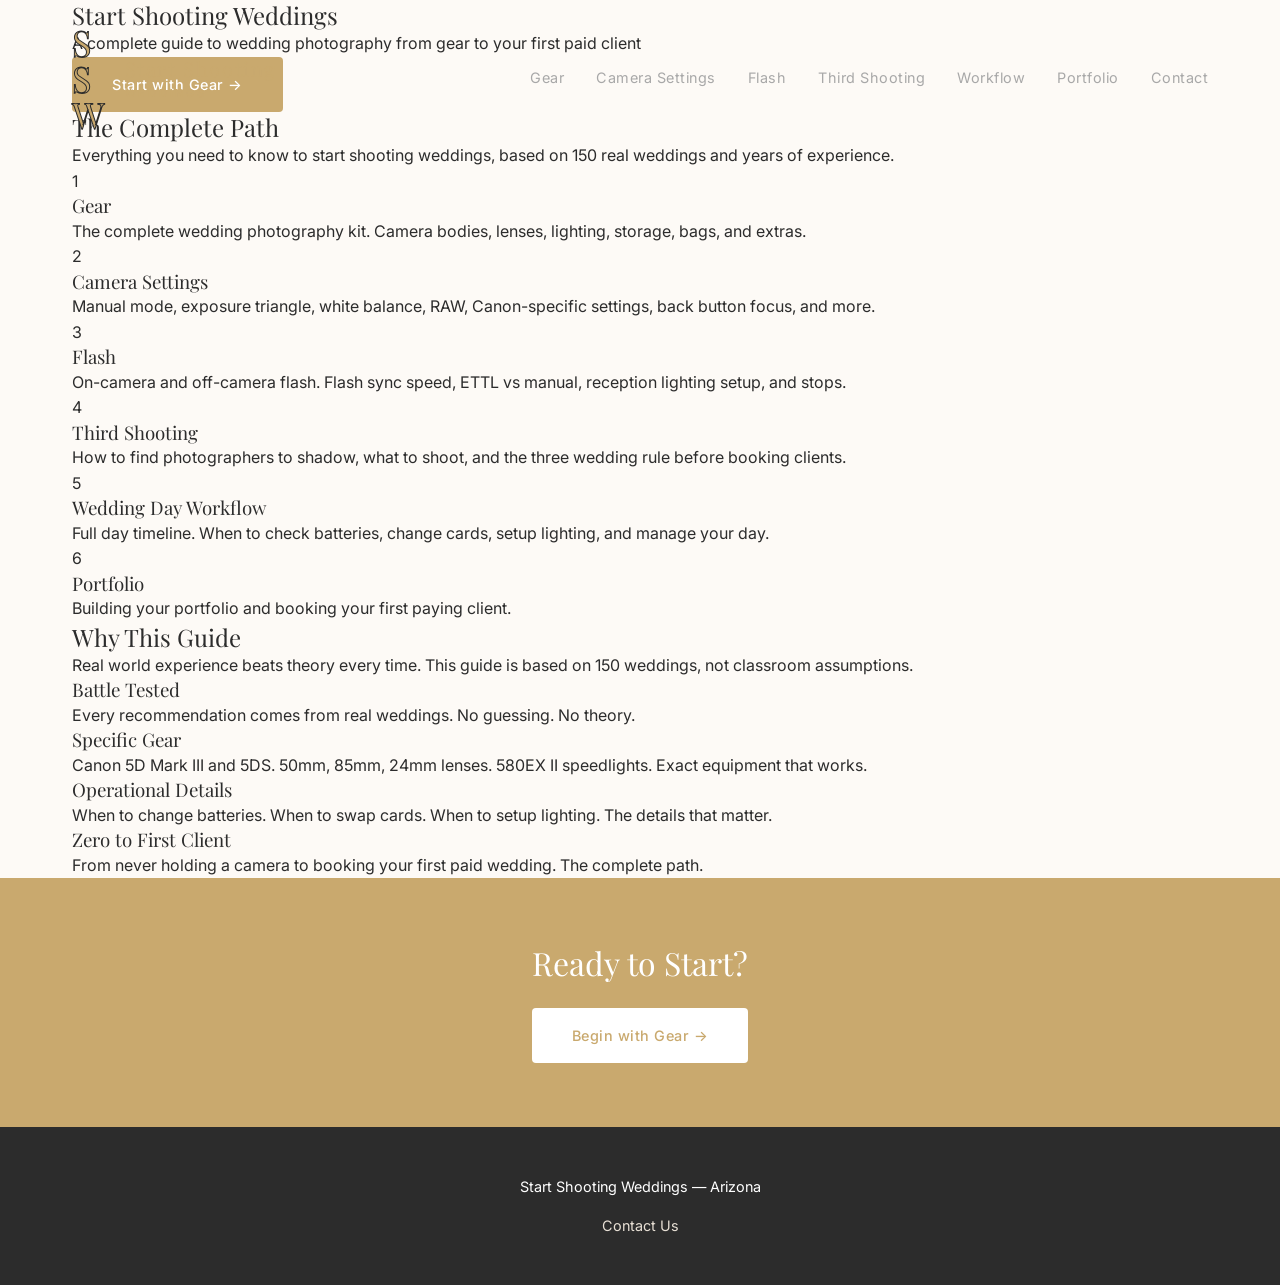
==== index.html @ 1b692dd2 "Add index.html homepage" ====
<!DOCTYPE html>
<html lang="en">
<head>
    <meta charset="UTF-8">
    <meta name="viewport" content="width=device-width, initial-scale=1.0">
    <title>Start Shooting Weddings | Learn Wedding Photography</title>
    <meta name="description" content="Complete guide to starting wedding photography. Learn gear, camera settings, flash, third shooting, and wedding day workflow from an experienced photographer.">
    <link rel="stylesheet" href="style.css">
    <link rel="preconnect" href="https://fonts.googleapis.com">
    <link rel="preconnect" href="https://fonts.gstatic.com" crossorigin>
    <link rel="preload" href="https://fonts.googleapis.com/css2?family=Inter:wght@300;400;500;600&family=Playfair+Display:wght@400;500;600;700&display=swap" as="style" onload="this.onload=null;this.rel='stylesheet'">
    <noscript>
    <link href="https://fonts.googleapis.com/css2?family=Inter:wght@300;400;500;600&family=Playfair+Display:wght@400;500;600;700&display=swap" rel="stylesheet">
    </noscript>
</head>
<body>
    <nav class="nav">
        <div class="nav-container">
            <a href="index.html" class="logo">
                <div class="logo-monogram">
                    <span>S</span>
                    <span>S</span>
                    <span>W</span>
                </div>
                <div class="logo-text">
                    <span class="logo-main">Start Shooting</span>
                    <span class="logo-sub">WEDDINGS</span>
                </div>
            </a>
            <div class="nav-links">
                <a href="gear.html">Gear</a>
                <a href="camera-settings.html">Camera Settings</a>
                <a href="flash.html">Flash</a>
                <a href="third-shooting.html">Third Shooting</a>
                <a href="wedding-day-workflow.html">Workflow</a>
                <a href="portfolio.html">Portfolio</a>
                <a href="contact.html">Contact</a>
            </div>
            <button class="hamburger" aria-label="Toggle menu">
                <span></span>
                <span></span>
                <span></span>
            </button>
        </div>
    </nav>

    <section class="hero">
        <div class="container">
            <h1>Start Shooting Weddings</h1>
            <p class="hero-subtitle">A complete guide to wedding photography from gear to your first paid client</p>
            <div class="hero-cta">
                <a href="gear.html" class="btn btn-primary">Start with Gear →</a>
            </div>
        </div>
    </section>

    <section class="content-section">
        <div class="container">
            <div class="section-intro">
                <h2>The Complete Path</h2>
                <p>Everything you need to know to start shooting weddings, based on 150 real weddings and years of experience.</p>
            </div>

            <div class="guide-steps">
                <div class="guide-step">
                    <div class="step-number">1</div>
                    <h3><a href="gear.html">Gear</a></h3>
                    <p>The complete wedding photography kit. Camera bodies, lenses, lighting, storage, bags, and extras.</p>
                </div>

                <div class="guide-step">
                    <div class="step-number">2</div>
                    <h3><a href="camera-settings.html">Camera Settings</a></h3>
                    <p>Manual mode, exposure triangle, white balance, RAW, Canon-specific settings, back button focus, and more.</p>
                </div>

                <div class="guide-step">
                    <div class="step-number">3</div>
                    <h3><a href="flash.html">Flash</a></h3>
                    <p>On-camera and off-camera flash. Flash sync speed, ETTL vs manual, reception lighting setup, and stops.</p>
                </div>

                <div class="guide-step">
                    <div class="step-number">4</div>
                    <h3><a href="third-shooting.html">Third Shooting</a></h3>
                    <p>How to find photographers to shadow, what to shoot, and the three wedding rule before booking clients.</p>
                </div>

                <div class="guide-step">
                    <div class="step-number">5</div>
                    <h3><a href="wedding-day-workflow.html">Wedding Day Workflow</a></h3>
                    <p>Full day timeline. When to check batteries, change cards, setup lighting, and manage your day.</p>
                </div>

                <div class="guide-step">
                    <div class="step-number">6</div>
                    <h3><a href="portfolio.html">Portfolio</a></h3>
                    <p>Building your portfolio and booking your first paying client.</p>
                </div>
            </div>
        </div>
    </section>

    <section class="content-section">
        <div class="container">
            <div class="section-intro">
                <h2>Why This Guide</h2>
                <p>Real world experience beats theory every time. This guide is based on 150 weddings, not classroom assumptions.</p>
            </div>

            <div class="feature-grid">
                <div class="feature-item">
                    <h3>Battle Tested</h3>
                    <p>Every recommendation comes from real weddings. No guessing. No theory.</p>
                </div>

                <div class="feature-item">
                    <h3>Specific Gear</h3>
                    <p>Canon 5D Mark III and 5DS. 50mm, 85mm, 24mm lenses. 580EX II speedlights. Exact equipment that works.</p>
                </div>

                <div class="feature-item">
                    <h3>Operational Details</h3>
                    <p>When to change batteries. When to swap cards. When to setup lighting. The details that matter.</p>
                </div>

                <div class="feature-item">
                    <h3>Zero to First Client</h3>
                    <p>From never holding a camera to booking your first paid wedding. The complete path.</p>
                </div>
            </div>
        </div>
    </section>

    <section class="cta-section">
        <div class="container">
            <h2>Ready to Start?</h2>
            <a href="gear.html" class="btn btn-primary">Begin with Gear →</a>
        </div>
    </section>

    <footer class="footer">
        <div class="container">
            <p>Start Shooting Weddings &mdash; Arizona</p>
            <div class="footer-links">
                <a href="contact.html">Contact Us</a>
            </div>
        </div>
    </footer>

    <script>
        window.addEventListener('scroll', function() {
            const nav = document.querySelector('.nav');
            if (window.scrollY > 50) {
                nav.classList.add('nav-scrolled');
            } else {
                nav.classList.remove('nav-scrolled');
            }
        });

        // Hamburger menu toggle
        const hamburger = document.querySelector('.hamburger');
        const navLinks = document.querySelector('.nav-links');

        if (hamburger) {
            hamburger.addEventListener('click', function() {
                hamburger.classList.toggle('active');
                navLinks.classList.toggle('active');
            });

            // Close menu when clicking a link
            navLinks.querySelectorAll('a').forEach(link => {
                link.addEventListener('click', () => {
                    hamburger.classList.remove('active');
                    navLinks.classList.remove('active');
                });
            });
        }
    </script>
</body>
</html>
---- style.css ----
/* Reset and Base Styles */
* {
    margin: 0;
    padding: 0;
    box-sizing: border-box;
}

:root {
    --bg-color: #FDFAF6;
    --text-color: #2C2C2C;
    --accent-color: #C9A96E;
    --secondary-color: #E8E0D5;
    --white: #FFFFFF;
}

body {
    font-family: 'Inter', sans-serif;
    background-color: var(--bg-color);
    color: var(--text-color);
    line-height: 1.6;
}

h1, h2, h3, h4, h5, h6 {
    font-family: 'Playfair Display', serif;
    font-weight: 400;
    line-height: 1.3;
}

a {
    text-decoration: none;
    color: inherit;
    transition: color 0.3s ease;
}

.container {
    max-width: 1200px;
    margin: 0 auto;
    padding: 0 2rem;
}

img {
    max-width: 100%;
    height: auto;
}

/* Navigation */
.nav {
    position: fixed;
    top: 0;
    left: 0;
    right: 0;
    z-index: 1000;
    transition: background-color 0.3s ease, box-shadow 0.3s ease;
}

.nav-container {
    max-width: 1200px;
    margin: 0 auto;
    padding: 1.5rem 2rem;
    display: flex;
    justify-content: space-between;
    align-items: center;
}

.logo {
    font-family: 'Playfair Display', serif;
    font-size: 1.5rem;
    font-weight: 500;
    color: #A8A8A8;
    display: flex;
    align-items: center;
    gap: 1rem;
}

.logo-monogram {
    font-family: 'Playfair Display', serif;
    font-size: 36px;
    color: var(--accent-color);
    letter-spacing: 0.1em;
    -webkit-text-stroke: 1px #2C2C2C;
    text-stroke: 1px #2C2C2C;
    display: flex;
    flex-direction: column;
    line-height: 1;
    font-weight: 400;
}

.logo-text {
    display: flex;
    flex-direction: column;
}

.logo-main {
    font-family: 'Playfair Display', serif;
    font-size: 20px;
    color: var(--accent-color);
    font-weight: 400;
    letter-spacing: 0.08em;
}

.logo-sub {
    font-family: 'Inter', sans-serif;
    font-size: 11px;
    color: #C9A96E;
    letter-spacing: 0.25em;
    text-transform: uppercase;
}

.nav-scrolled .logo {
    color: var(--text-color);
}

.nav-links {
    display: flex;
    gap: 2rem;
}

.hamburger {
    display: none;
    flex-direction: column;
    background: none;
    border: none;
    cursor: pointer;
    padding: 0.5rem;
    z-index: 1001;
    position: fixed;
    top: 1.5rem;
    right: 2rem;
}

.hamburger span {
    width: 25px;
    height: 3px;
    background-color: var(--accent-color);
    margin: 3px 0;
    transition: all 0.3s ease;
    border-radius: 3px;
}

.hamburger.active span:nth-child(1) {
    transform: rotate(45deg) translate(5px, 5px);
}

.hamburger.active span:nth-child(2) {
    opacity: 0;
}

.hamburger.active span:nth-child(3) {
    transform: rotate(-45deg) translate(7px, -6px);
}

/* Mobile Navigation */
@media (max-width: 968px) {
    .hamburger {
        display: flex;
    }

    .nav-links {
        position: fixed;
        top: 0;
        right: -100%;
        width: 80%;
        max-width: 400px;
        height: 100vh;
        background-color: var(--white);
        flex-direction: column;
        padding: 6rem 2rem 2rem;
        gap: 1.5rem;
        transition: right 0.3s ease;
        box-shadow: -5px 0 15px rgba(0, 0, 0, 0.1);
        z-index: 1000;
    }

    .nav-links.active {
        right: 0;
    }

    .nav-links a {
        font-size: 1.2rem;
        color: var(--text-color);
    }

    .nav-links a:hover {
        color: var(--accent-color);
    }
}

.nav-links a {
    font-family: 'Inter', sans-serif;
    font-size: 0.9rem;
    font-weight: 400;
    color: #A8A8A8;
    letter-spacing: 0.5px;
}

.nav-scrolled .nav-links a {
    color: var(--text-color);
}

.nav-scrolled {
    background-color: var(--white);
    box-shadow: 0 2px 10px rgba(0, 0, 0, 0.05);
}

/* Page Hero */
.page-hero {
    padding: 8rem 0 4rem;
    background-color: var(--bg-color);
    text-align: center;
}

.page-hero h1 {
    font-size: 3rem;
    color: var(--text-color);
}

/* Gear Section */
.gear-section {
    padding: 4rem 0;
    background-color: var(--bg-color);
}

.gear-intro {
    text-align: center;
    max-width: 800px;
    margin: 0 auto 4rem;
}

.gear-intro h1 {
    font-size: 2.5rem;
    margin-bottom: 1.5rem;
    color: var(--text-color);
}

.gear-intro p {
    font-size: 1.1rem;
    line-height: 1.8;
    color: var(--text-color);
}

.gear-category {
    background-color: var(--white);
    padding: 3rem;
    border-radius: 8px;
    box-shadow: 0 2px 10px rgba(0, 0, 0, 0.05);
    margin-bottom: 3rem;
}

.gear-category h2 {
    font-size: 1.75rem;
    margin-bottom: 2rem;
    color: var(--accent-color);
    border-bottom: 2px solid var(--secondary-color);
    padding-bottom: 1rem;
}

.gear-item {
    margin-bottom: 2rem;
    padding-bottom: 2rem;
    border-bottom: 1px solid var(--secondary-color);
}

.gear-item:last-child {
    border-bottom: none;
    margin-bottom: 0;
    padding-bottom: 0;
}

.gear-item h3 {
    font-size: 1.25rem;
    margin-bottom: 0.5rem;
    color: var(--text-color);
}

.gear-item .price {
    font-size: 1rem;
    color: var(--accent-color);
    font-weight: 500;
    margin-bottom: 1rem;
}

.gear-item p {
    font-size: 1rem;
    line-height: 1.8;
    color: var(--text-color);
    margin-bottom: 0.5rem;
}

.gear-item a {
    color: var(--accent-color);
    text-decoration: underline;
}

.gear-item a:hover {
    color: #b8985e;
}

.callout-box {
    background-color: var(--secondary-color);
    padding: 2rem;
    border-radius: 8px;
    margin: 3rem 0;
    text-align: center;
}

.callout-box h3 {
    font-size: 1.5rem;
    margin-bottom: 1rem;
    color: var(--text-color);
}

.callout-box p {
    font-size: 1rem;
    line-height: 1.8;
    color: var(--text-color);
    margin-bottom: 0.5rem;
}

.callout-box a {
    color: var(--accent-color);
    text-decoration: underline;
}

.callout-box a:hover {
    color: #b8985e;
}

/* Buttons */
.btn {
    display: inline-block;
    padding: 1rem 2.5rem;
    font-family: 'Inter', sans-serif;
    font-size: 0.9rem;
    font-weight: 500;
    letter-spacing: 0.5px;
    border-radius: 4px;
    transition: all 0.3s ease;
    cursor: pointer;
    border: none;
}

.btn-primary {
    background-color: var(--accent-color);
    color: var(--white);
}

.btn-primary:hover {
    background-color: #b8985e;
}

.btn-secondary {
    background-color: transparent;
    color: var(--accent-color);
    border: 1px solid var(--accent-color);
}

.btn-secondary:hover {
    background-color: var(--accent-color);
    color: var(--white);
}

/* CTA Section */
.cta-section {
    padding: 4rem 0;
    background-color: var(--accent-color);
    text-align: center;
}

.cta-section h2 {
    font-size: 2rem;
    color: var(--white);
    margin-bottom: 1.5rem;
}

.cta-section .btn-primary {
    background-color: var(--white);
    color: var(--accent-color);
}

.cta-section .btn-primary:hover {
    background-color: var(--secondary-color);
}

/* Footer */
.footer {
    background-color: var(--text-color);
    color: var(--white);
    padding: 3rem 0;
    text-align: center;
}

.footer p {
    font-size: 0.9rem;
    margin-bottom: 1rem;
}

.footer-links {
    display: flex;
    justify-content: center;
    gap: 2rem;
    flex-wrap: wrap;
}

.footer-links a {
    font-size: 0.9rem;
    color: var(--secondary-color);
    white-space: nowrap;
}

.footer-links a:hover {
    color: var(--accent-color);
}

/* Responsive Design */
@media (max-width: 968px) {
    .page-hero h1 {
        font-size: 2.5rem;
    }

    .gear-intro h1 {
        font-size: 2rem;
    }

    .nav-links {
        gap: 1rem;
    }

    .logo-monogram {
        font-size: 28px;
    }

    .logo-main {
        font-size: 16px;
    }

    .logo-sub {
        font-size: 9px;
    }
}

@media (max-width: 640px) {
    .page-hero h1 {
        font-size: 2rem;
    }

    .gear-category {
        padding: 2rem;
    }

    .nav-container {
        flex-direction: column;
        gap: 1rem;
    }
}
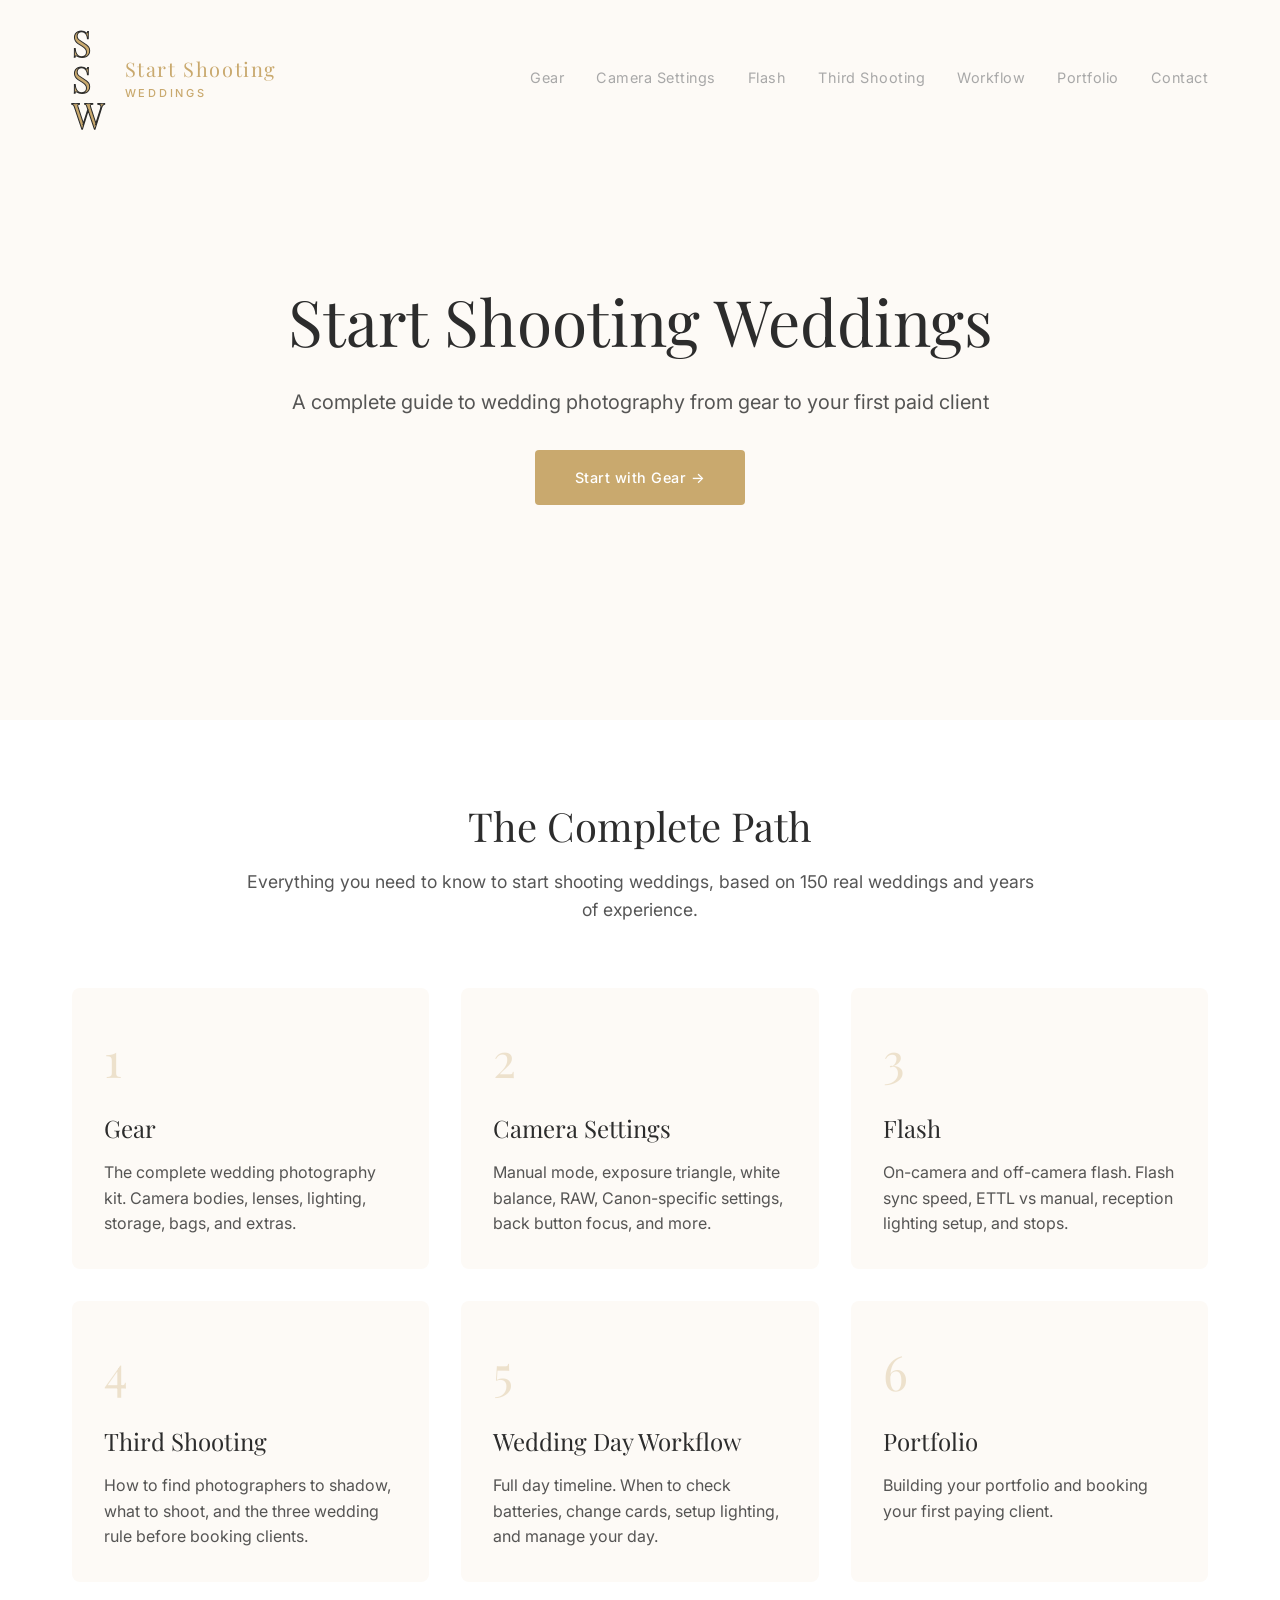
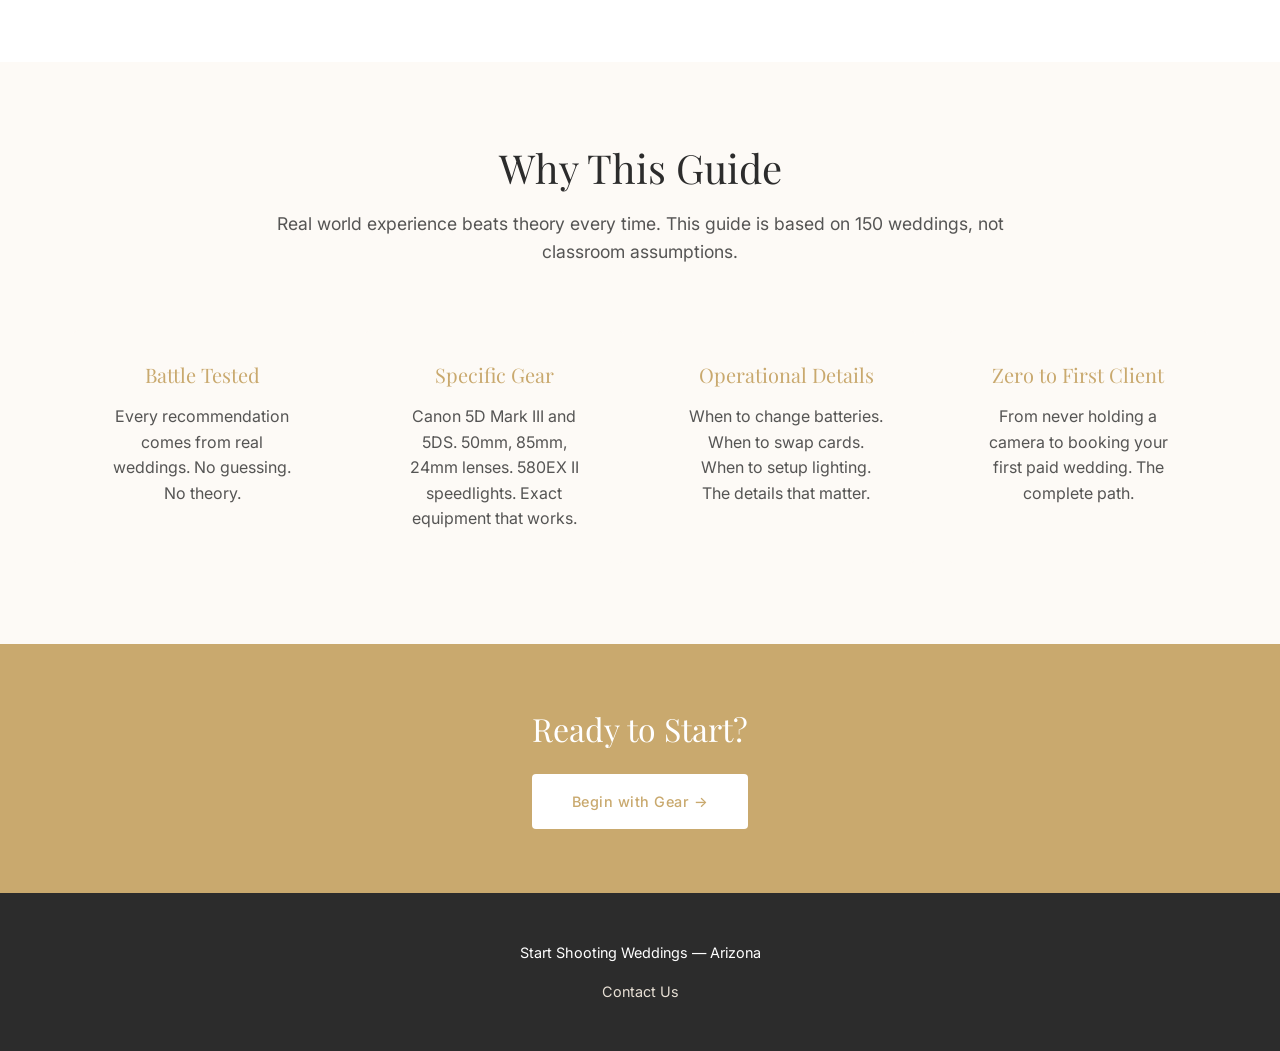
==== commit 0803efb2: "Add hero image background to landing page" ====
--- a/index.html
+++ b/index.html
@@ -45,6 +45,7 @@
     </nav>
 
     <section class="hero">
+        <div class="hero-background"></div>
         <div class="container">
             <h1>Start Shooting Weddings</h1>
             <p class="hero-subtitle">A complete guide to wedding photography from gear to your first paid client</p>
--- a/style.css
+++ b/style.css
@@ -214,6 +214,170 @@
     color: var(--text-color);
 }
 
+/* Hero Section (Landing Page) */
+.hero {
+    padding: 10rem 0 6rem;
+    background-color: var(--bg-color);
+    text-align: center;
+    position: relative;
+    min-height: 80vh;
+    display: flex;
+    align-items: center;
+}
+
+.hero-background {
+    position: absolute;
+    top: 0;
+    left: 0;
+    right: 0;
+    bottom: 0;
+    background-image: url('facepalmweddingpic.jpg');
+    background-size: cover;
+    background-position: center;
+    background-repeat: no-repeat;
+    z-index: 0;
+}
+
+.hero-background::after {
+    content: '';
+    position: absolute;
+    top: 0;
+    left: 0;
+    right: 0;
+    bottom: 0;
+    background: linear-gradient(to bottom, rgba(253, 250, 246, 0.85), rgba(253, 250, 246, 0.7));
+}
+
+.hero .container {
+    position: relative;
+    z-index: 1;
+}
+
+.hero h1 {
+    font-size: 4rem;
+    color: var(--text-color);
+    margin-bottom: 1.5rem;
+}
+
+.hero-subtitle {
+    font-size: 1.25rem;
+    color: var(--text-color);
+    margin-bottom: 2rem;
+    opacity: 0.8;
+}
+
+.hero-cta {
+    margin-top: 2rem;
+}
+
+/* Content Section */
+.content-section {
+    padding: 5rem 0;
+    background-color: var(--white);
+}
+
+.content-section:nth-child(even) {
+    background-color: var(--bg-color);
+}
+
+.section-intro {
+    text-align: center;
+    max-width: 800px;
+    margin: 0 auto 4rem;
+}
+
+.section-intro h2 {
+    font-size: 2.5rem;
+    color: var(--text-color);
+    margin-bottom: 1rem;
+}
+
+.section-intro p {
+    font-size: 1.1rem;
+    color: var(--text-color);
+    opacity: 0.8;
+}
+
+/* Guide Steps */
+.guide-steps {
+    display: grid;
+    grid-template-columns: repeat(auto-fit, minmax(300px, 1fr));
+    gap: 2rem;
+    max-width: 1200px;
+    margin: 0 auto;
+}
+
+.guide-step {
+    background-color: var(--bg-color);
+    padding: 2rem;
+    border-radius: 8px;
+    transition: transform 0.3s ease, box-shadow 0.3s ease;
+}
+
+.guide-step:hover {
+    transform: translateY(-5px);
+    box-shadow: 0 5px 20px rgba(0, 0, 0, 0.1);
+}
+
+.step-number {
+    font-family: 'Playfair Display', serif;
+    font-size: 3rem;
+    color: var(--accent-color);
+    margin-bottom: 1rem;
+    opacity: 0.3;
+}
+
+.guide-step h3 {
+    font-size: 1.5rem;
+    color: var(--text-color);
+    margin-bottom: 1rem;
+}
+
+.guide-step h3 a {
+    color: var(--text-color);
+    transition: color 0.3s ease;
+}
+
+.guide-step h3 a:hover {
+    color: var(--accent-color);
+}
+
+.guide-step p {
+    font-size: 1rem;
+    color: var(--text-color);
+    opacity: 0.8;
+    line-height: 1.6;
+}
+
+/* Feature Grid */
+.feature-grid {
+    display: grid;
+    grid-template-columns: repeat(auto-fit, minmax(250px, 1fr));
+    gap: 2rem;
+    max-width: 1200px;
+    margin: 0 auto;
+}
+
+.feature-item {
+    background-color: var(--bg-color);
+    padding: 2rem;
+    border-radius: 8px;
+    text-align: center;
+}
+
+.feature-item h3 {
+    font-size: 1.25rem;
+    color: var(--accent-color);
+    margin-bottom: 1rem;
+}
+
+.feature-item p {
+    font-size: 1rem;
+    color: var(--text-color);
+    opacity: 0.8;
+    line-height: 1.6;
+}
+
 /* Gear Section */
 .gear-section {
     padding: 4rem 0;
@@ -293,6 +457,136 @@
 
 .gear-item a:hover {
     color: #b8985e;
+}
+
+/* Product Card */
+.product-card {
+    display: flex;
+    gap: 2rem;
+    margin-bottom: 2rem;
+    padding-bottom: 2rem;
+    border-bottom: 1px solid var(--secondary-color);
+}
+
+.product-card:last-child {
+    border-bottom: none;
+    margin-bottom: 0;
+    padding-bottom: 0;
+}
+
+.product-image {
+    flex: 0 0 200px;
+}
+
+.product-image img {
+    width: 100%;
+    height: auto;
+    border-radius: 4px;
+    object-fit: cover;
+}
+
+.product-info {
+    flex: 1;
+}
+
+.product-info h3 {
+    font-size: 1.25rem;
+    margin-bottom: 0.5rem;
+    color: var(--text-color);
+}
+
+.product-info .price {
+    font-size: 1.1rem;
+    color: var(--accent-color);
+    font-weight: 500;
+    margin-bottom: 1rem;
+}
+
+.product-info p {
+    font-size: 1rem;
+    line-height: 1.8;
+    color: var(--text-color);
+    margin-bottom: 1rem;
+}
+
+.buy-buttons {
+    display: flex;
+    gap: 1rem;
+    flex-wrap: wrap;
+}
+
+.btn-used {
+    background-color: var(--accent-color);
+    color: var(--white);
+    padding: 0.75rem 1.5rem;
+    border-radius: 4px;
+    text-decoration: none;
+    font-family: 'Inter', sans-serif;
+    font-size: 0.9rem;
+    font-weight: 500;
+    transition: background-color 0.3s ease;
+}
+
+.btn-used:hover {
+    background-color: #b8985e;
+}
+
+.btn-amazon {
+    background-color: var(--secondary-color);
+    color: var(--text-color);
+    padding: 0.75rem 1.5rem;
+    border-radius: 4px;
+    text-decoration: none;
+    font-family: 'Inter', sans-serif;
+    font-size: 0.9rem;
+    font-weight: 500;
+    transition: background-color 0.3s ease;
+}
+
+.btn-amazon:hover {
+    background-color: #d8d0c5;
+}
+
+.btn-bh {
+    background-color: var(--secondary-color);
+    color: var(--text-color);
+    padding: 0.75rem 1.5rem;
+    border-radius: 4px;
+    text-decoration: none;
+    font-family: 'Inter', sans-serif;
+    font-size: 0.9rem;
+    font-weight: 500;
+    transition: background-color 0.3s ease;
+}
+
+.btn-bh:hover {
+    background-color: #d8d0c5;
+}
+
+.btn-ebay {
+    background-color: var(--secondary-color);
+    color: var(--text-color);
+    padding: 0.75rem 1.5rem;
+    border-radius: 4px;
+    text-decoration: none;
+    font-family: 'Inter', sans-serif;
+    font-size: 0.9rem;
+    font-weight: 500;
+    transition: background-color 0.3s ease;
+}
+
+.btn-ebay:hover {
+    background-color: #d8d0c5;
+}
+
+@media (max-width: 640px) {
+    .product-card {
+        flex-direction: column;
+    }
+
+    .product-image {
+        flex: 0 0 auto;
+    }
 }
 
 .callout-box {
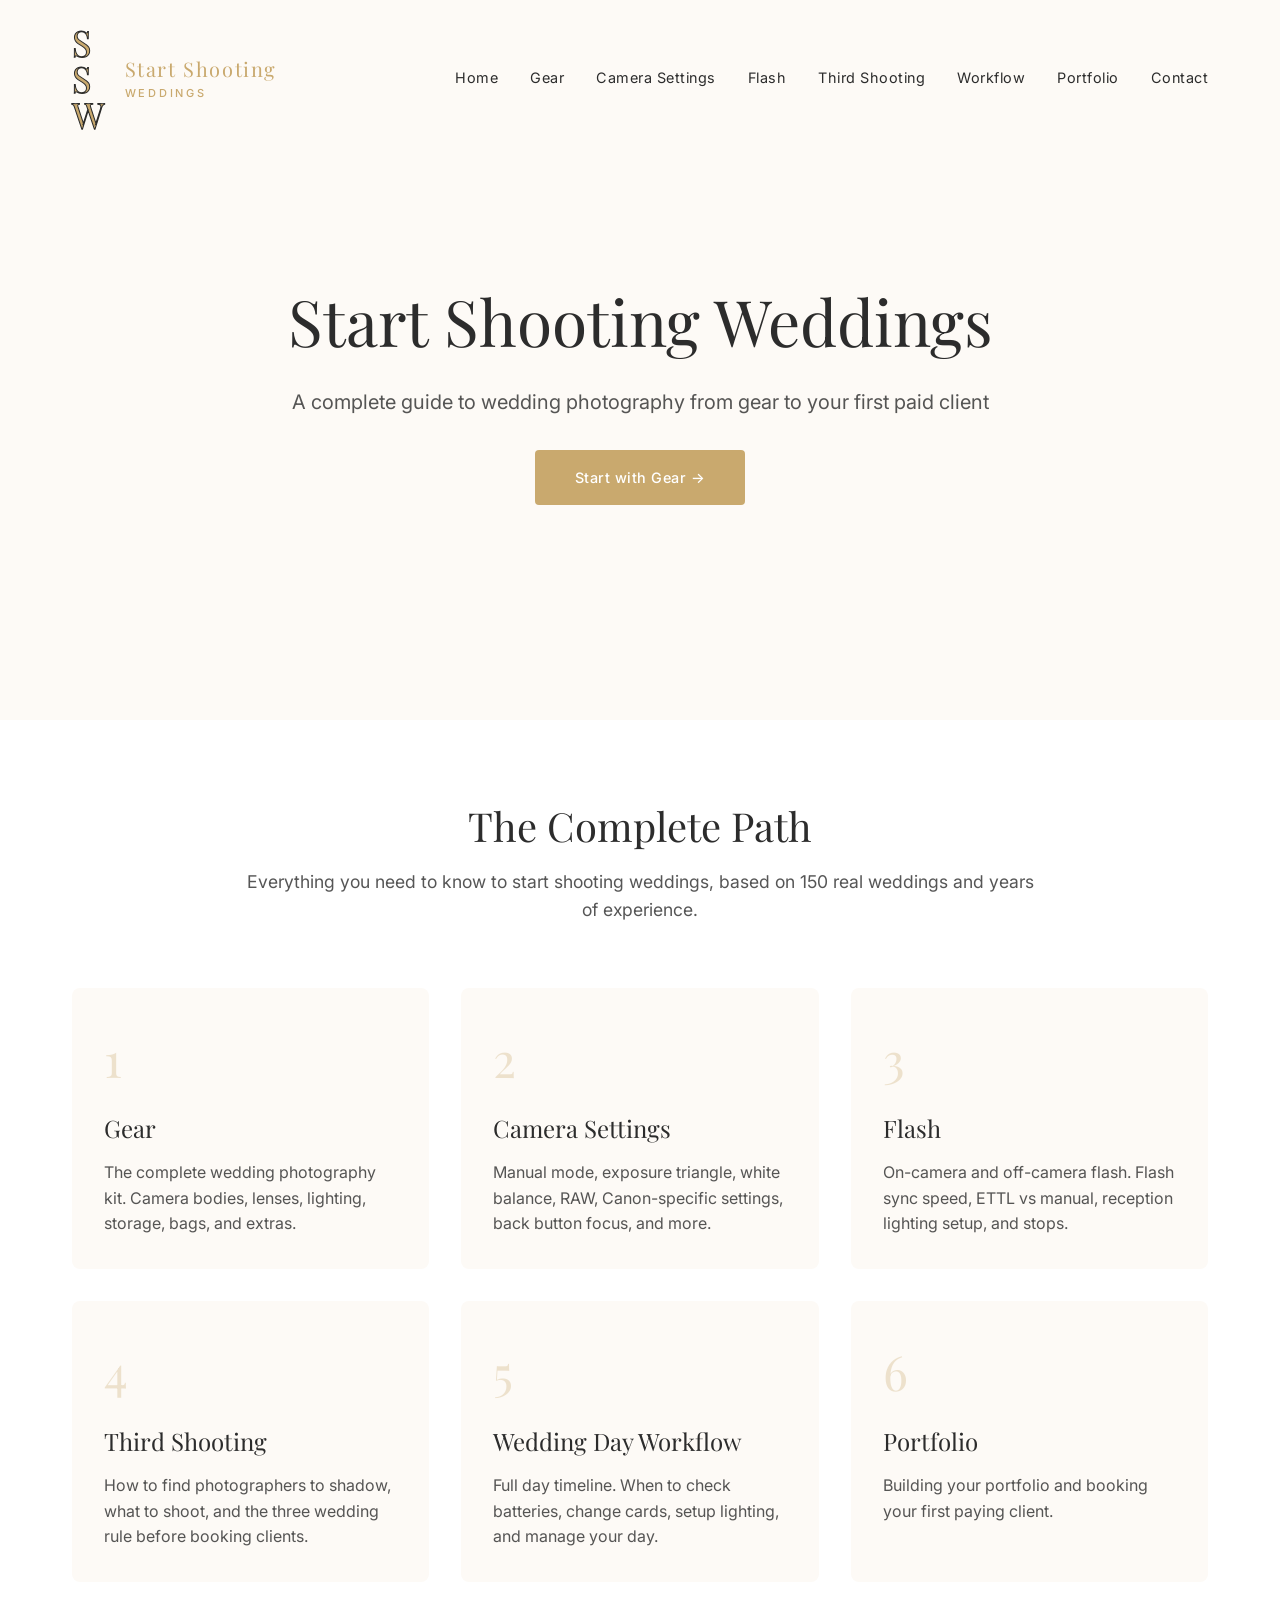
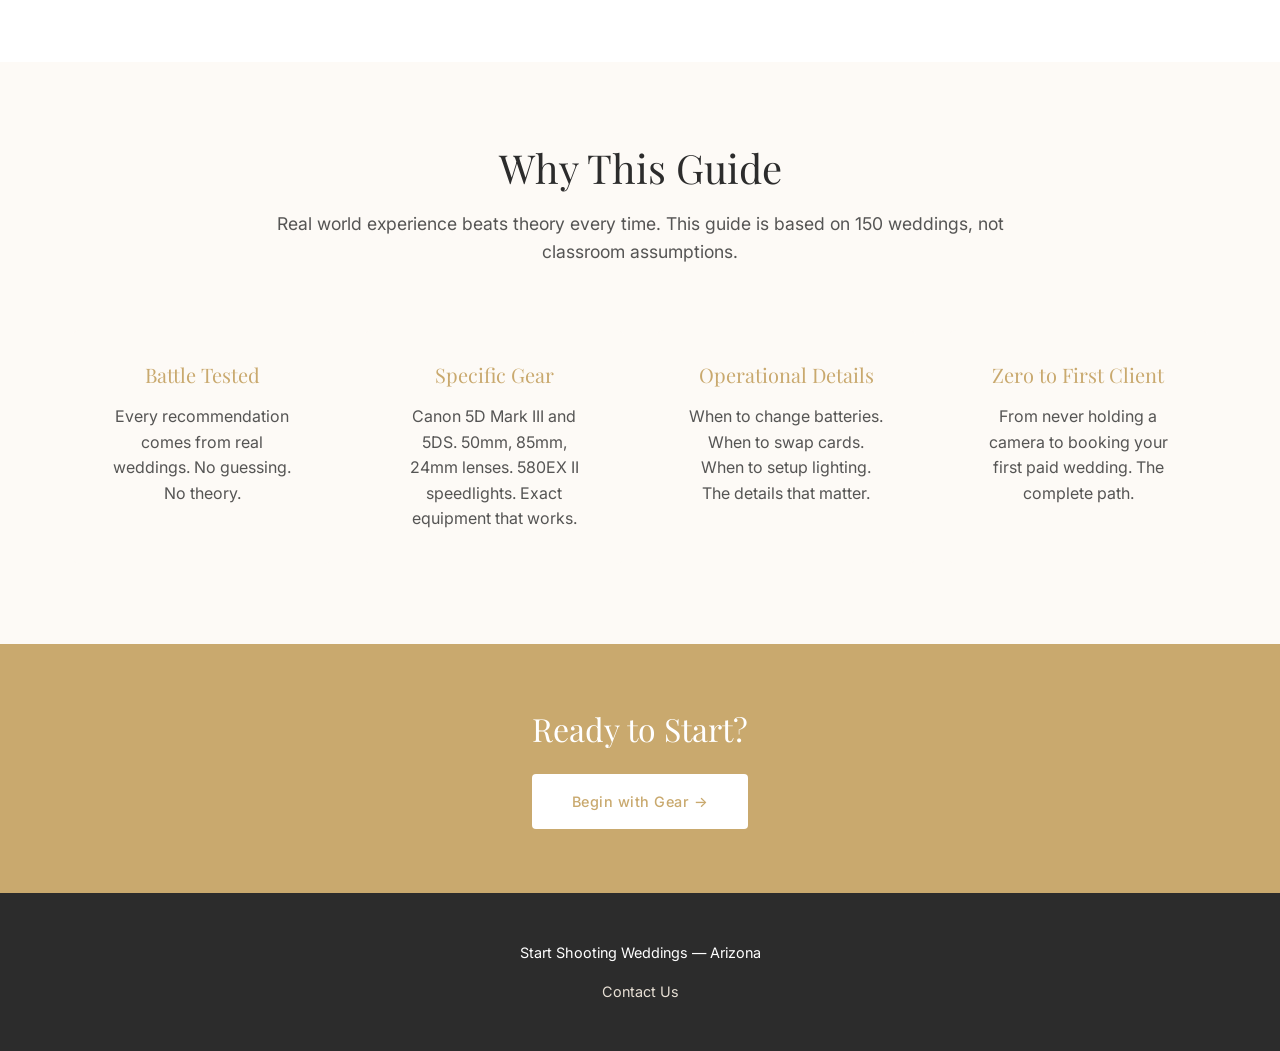
==== commit 6105b2d2: "Change logo link to index.html and add Home link to nav bar in all pages" ====
--- a/index.html
+++ b/index.html
@@ -28,6 +28,7 @@
                 </div>
             </a>
             <div class="nav-links">
+                <a href="index.html">Home</a>
                 <a href="gear.html">Gear</a>
                 <a href="camera-settings.html">Camera Settings</a>
                 <a href="flash.html">Flash</a>
--- a/style.css
+++ b/style.css
@@ -189,7 +189,7 @@
     font-family: 'Inter', sans-serif;
     font-size: 0.9rem;
     font-weight: 400;
-    color: #A8A8A8;
+    color: var(--text-color);
     letter-spacing: 0.5px;
 }
 
@@ -245,7 +245,7 @@
     left: 0;
     right: 0;
     bottom: 0;
-    background: linear-gradient(to bottom, rgba(253, 250, 246, 0.85), rgba(253, 250, 246, 0.7));
+    background: linear-gradient(to bottom, rgba(253, 250, 246, 0.4), rgba(253, 250, 246, 0.3));
 }
 
 .hero .container {
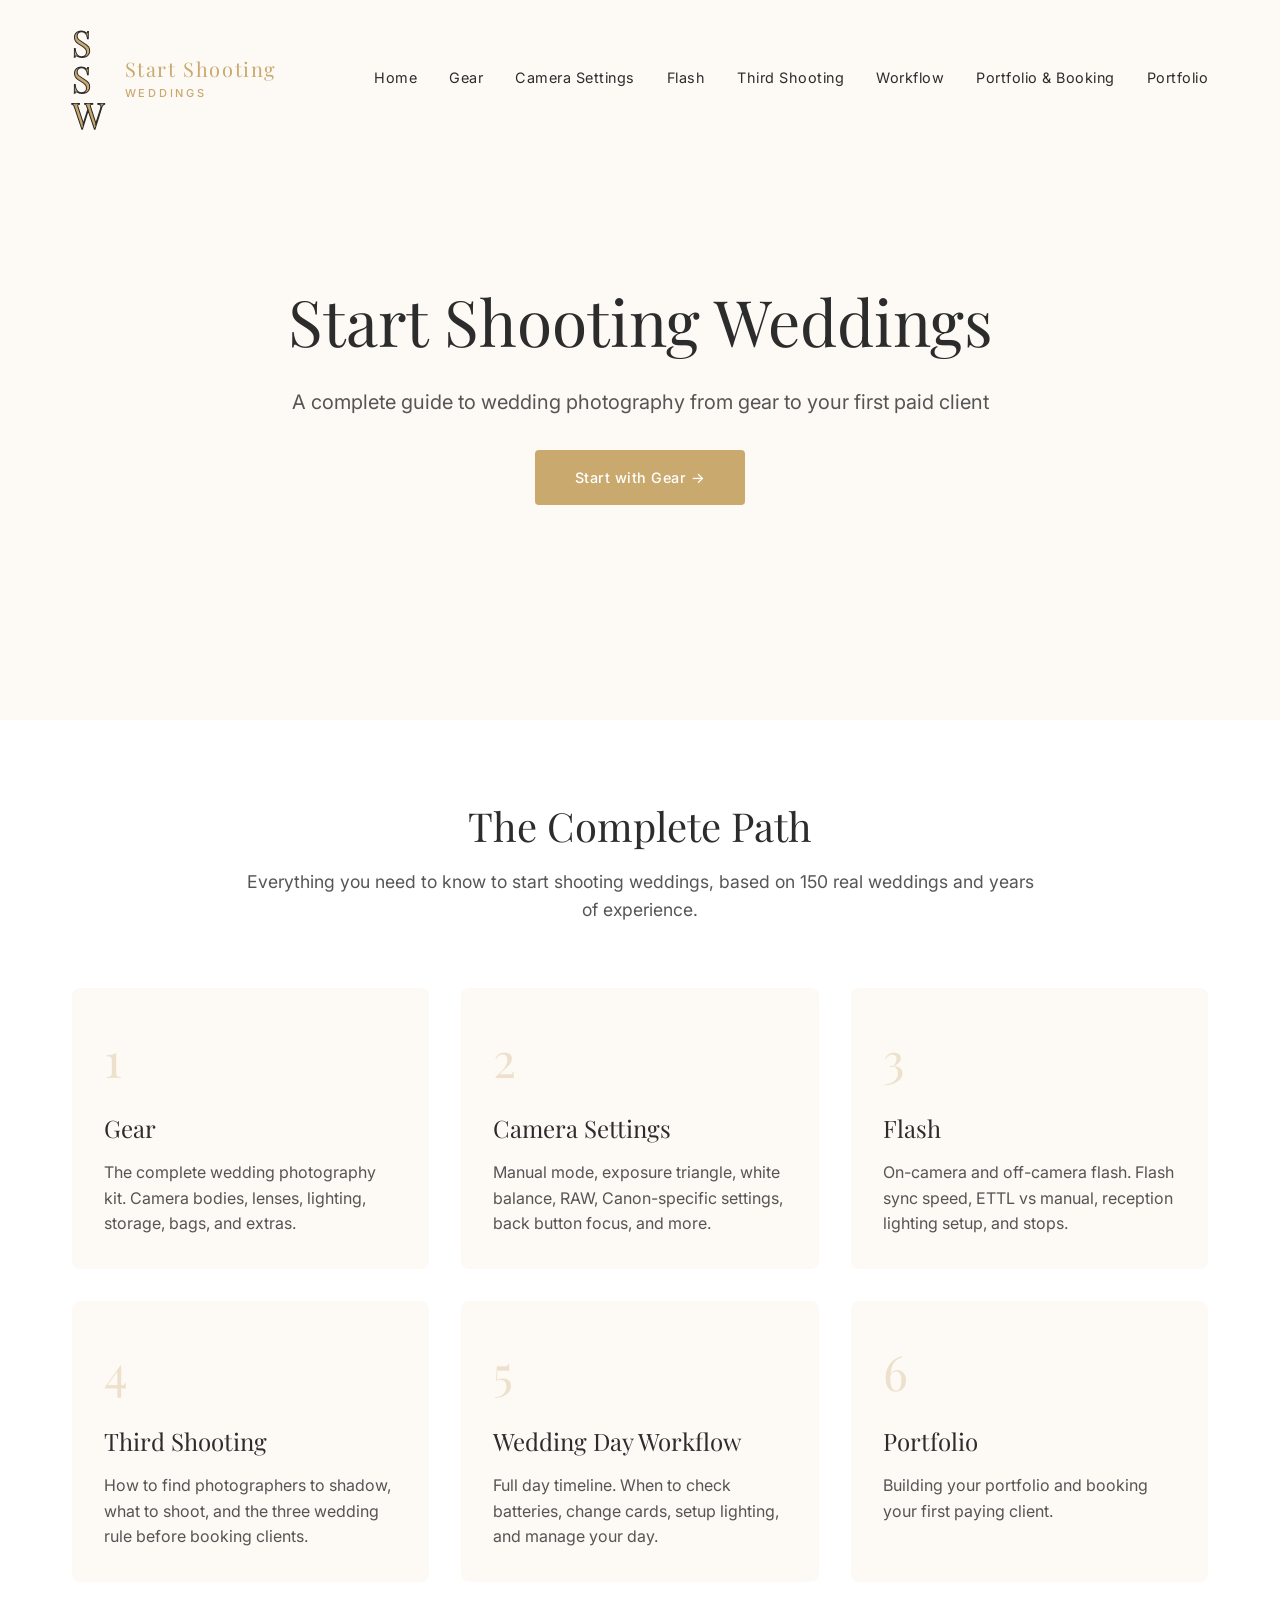
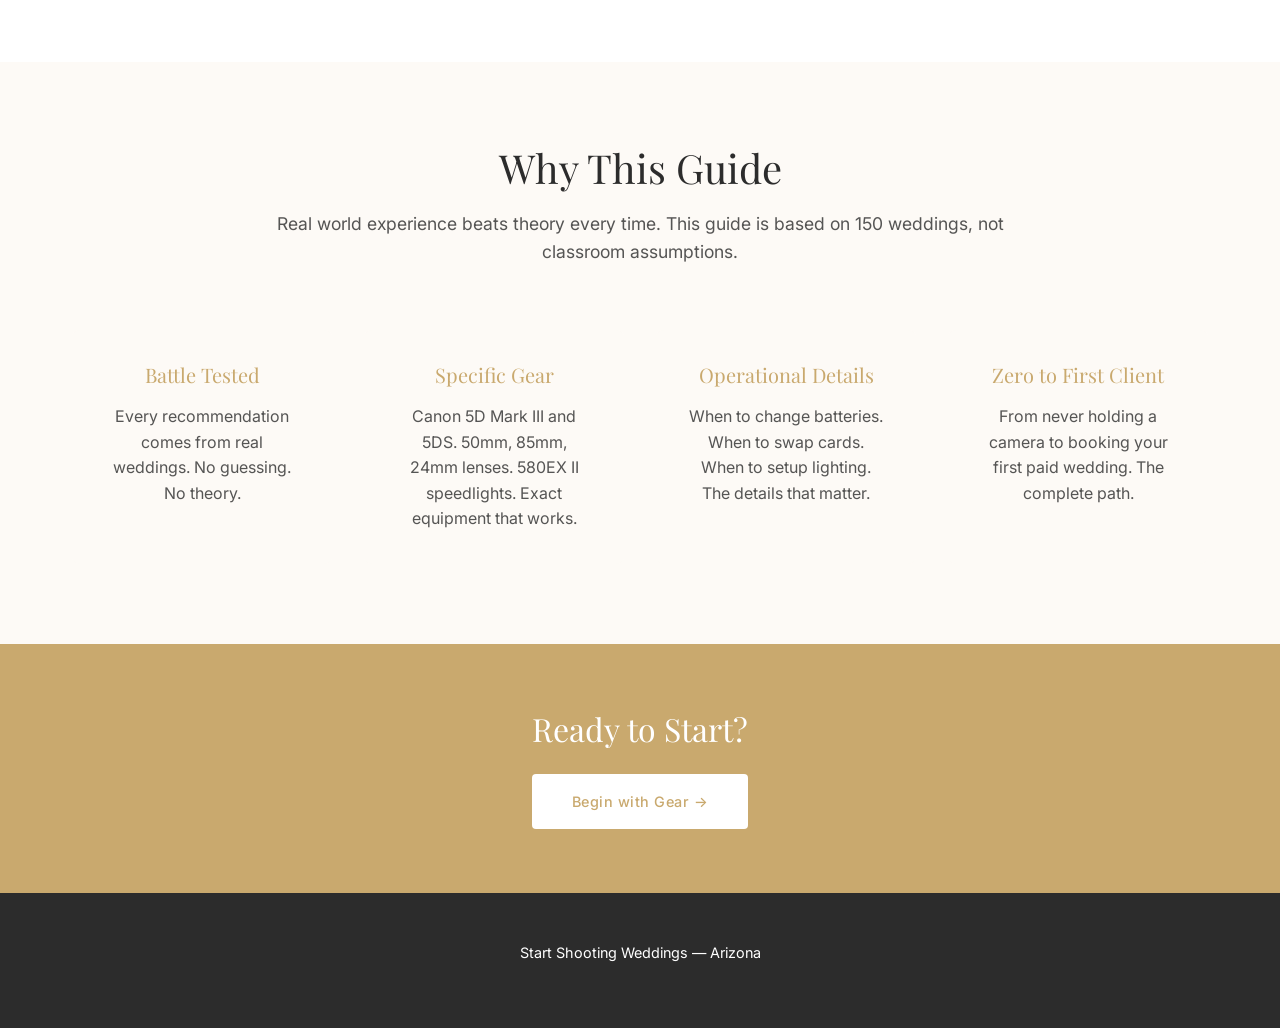
==== commit ca512f4c: "Remove Contact link from nav bars and footers on all pages" ====
--- a/index.html
+++ b/index.html
@@ -34,8 +34,8 @@
                 <a href="flash.html">Flash</a>
                 <a href="third-shooting.html">Third Shooting</a>
                 <a href="wedding-day-workflow.html">Workflow</a>
+                <a href="portfolio-and-booking.html">Portfolio & Booking</a>
                 <a href="portfolio.html">Portfolio</a>
-                <a href="contact.html">Contact</a>
             </div>
             <button class="hamburger" aria-label="Toggle menu">
                 <span></span>
@@ -144,9 +144,6 @@
     <footer class="footer">
         <div class="container">
             <p>Start Shooting Weddings &mdash; Arizona</p>
-            <div class="footer-links">
-                <a href="contact.html">Contact Us</a>
-            </div>
         </div>
     </footer>
 
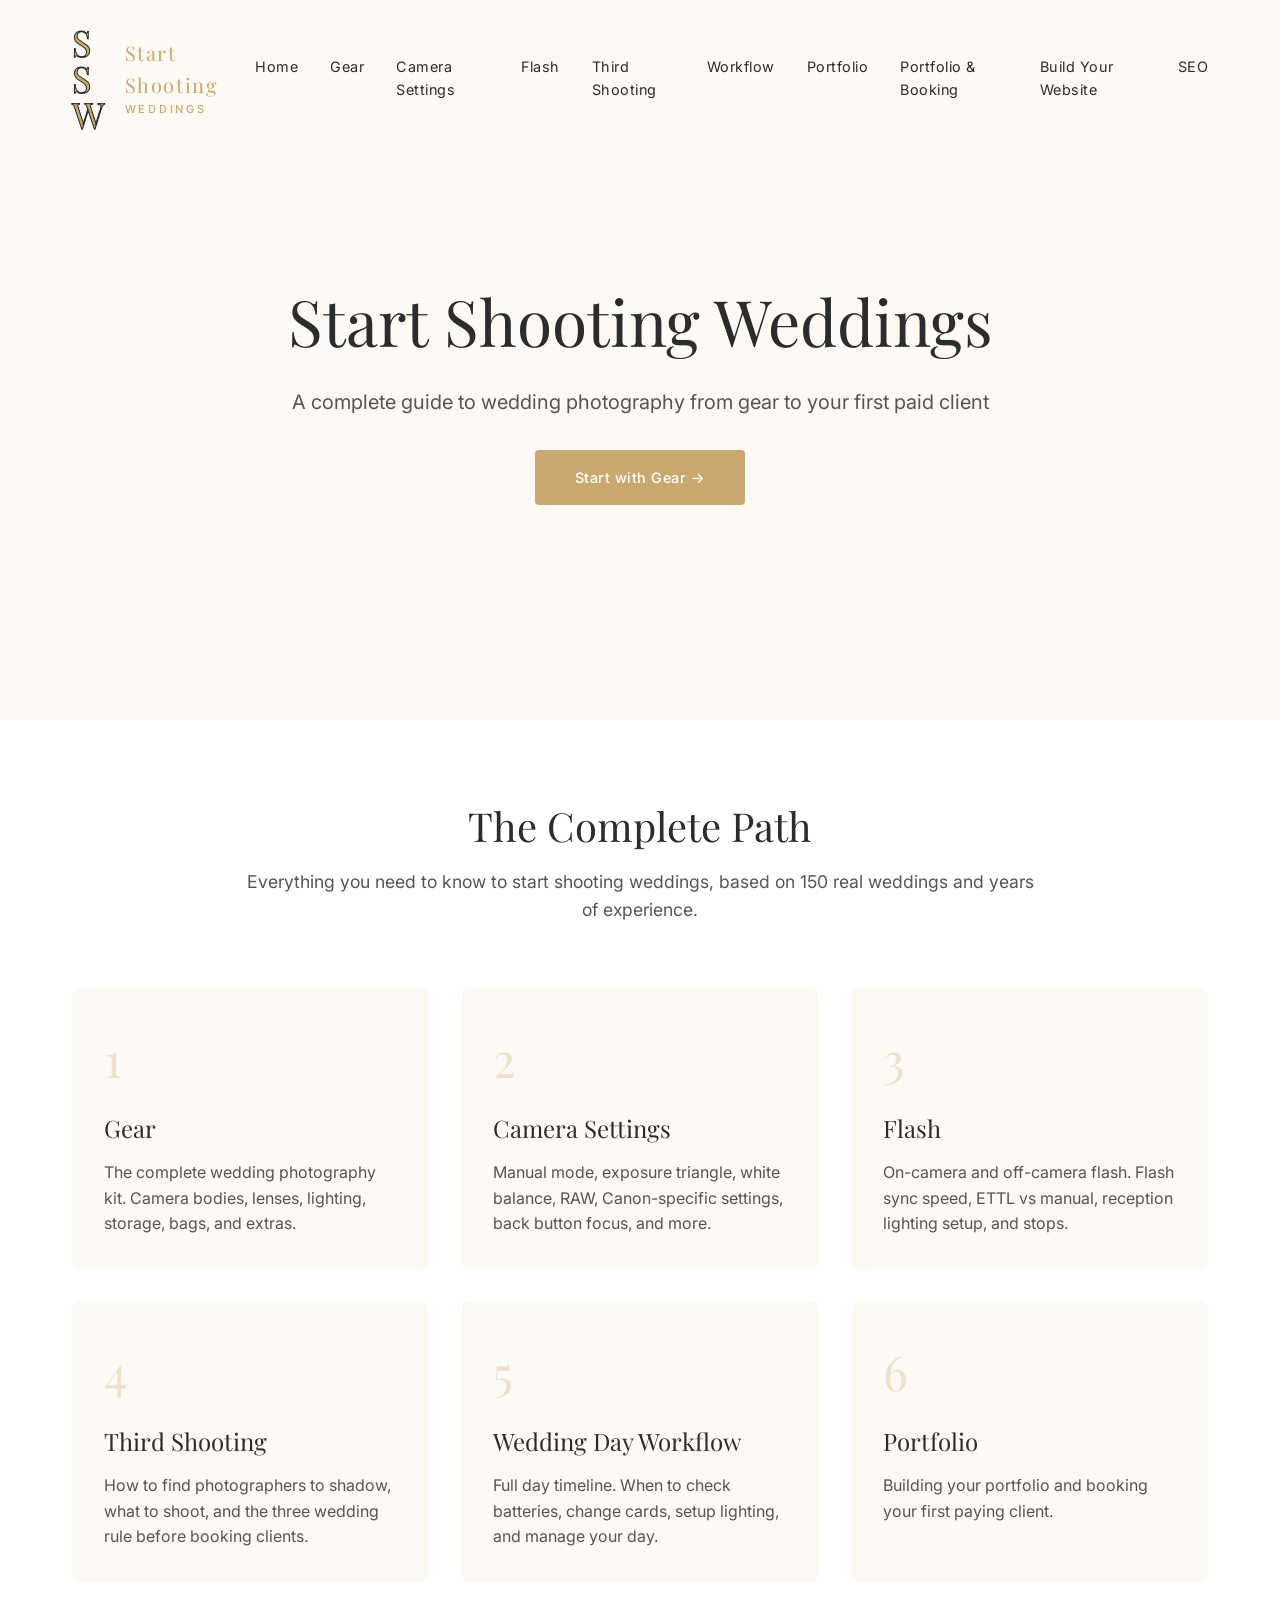
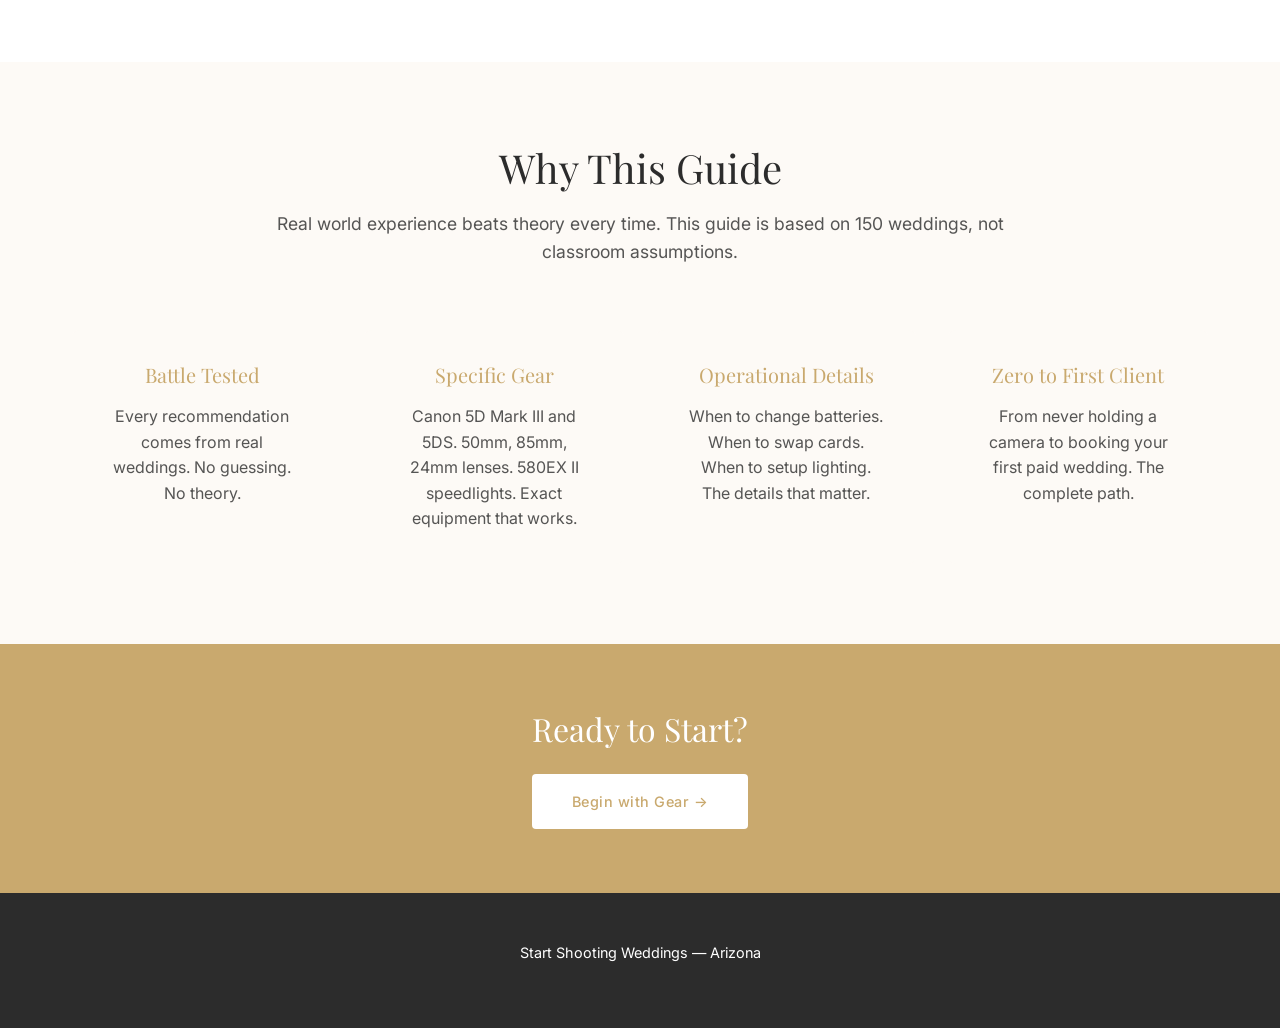
==== commit 0edfd1d5: "Add build-your-website guide and SEO placeholder, update navigation on all pages" ====
--- a/index.html
+++ b/index.html
@@ -34,8 +34,10 @@
                 <a href="flash.html">Flash</a>
                 <a href="third-shooting.html">Third Shooting</a>
                 <a href="wedding-day-workflow.html">Workflow</a>
+                <a href="portfolio.html">Portfolio</a>
                 <a href="portfolio-and-booking.html">Portfolio & Booking</a>
-                <a href="portfolio.html">Portfolio</a>
+                <a href="build-your-website.html">Build Your Website</a>
+                <a href="seo.html">SEO</a>
             </div>
             <button class="hamburger" aria-label="Toggle menu">
                 <span></span>
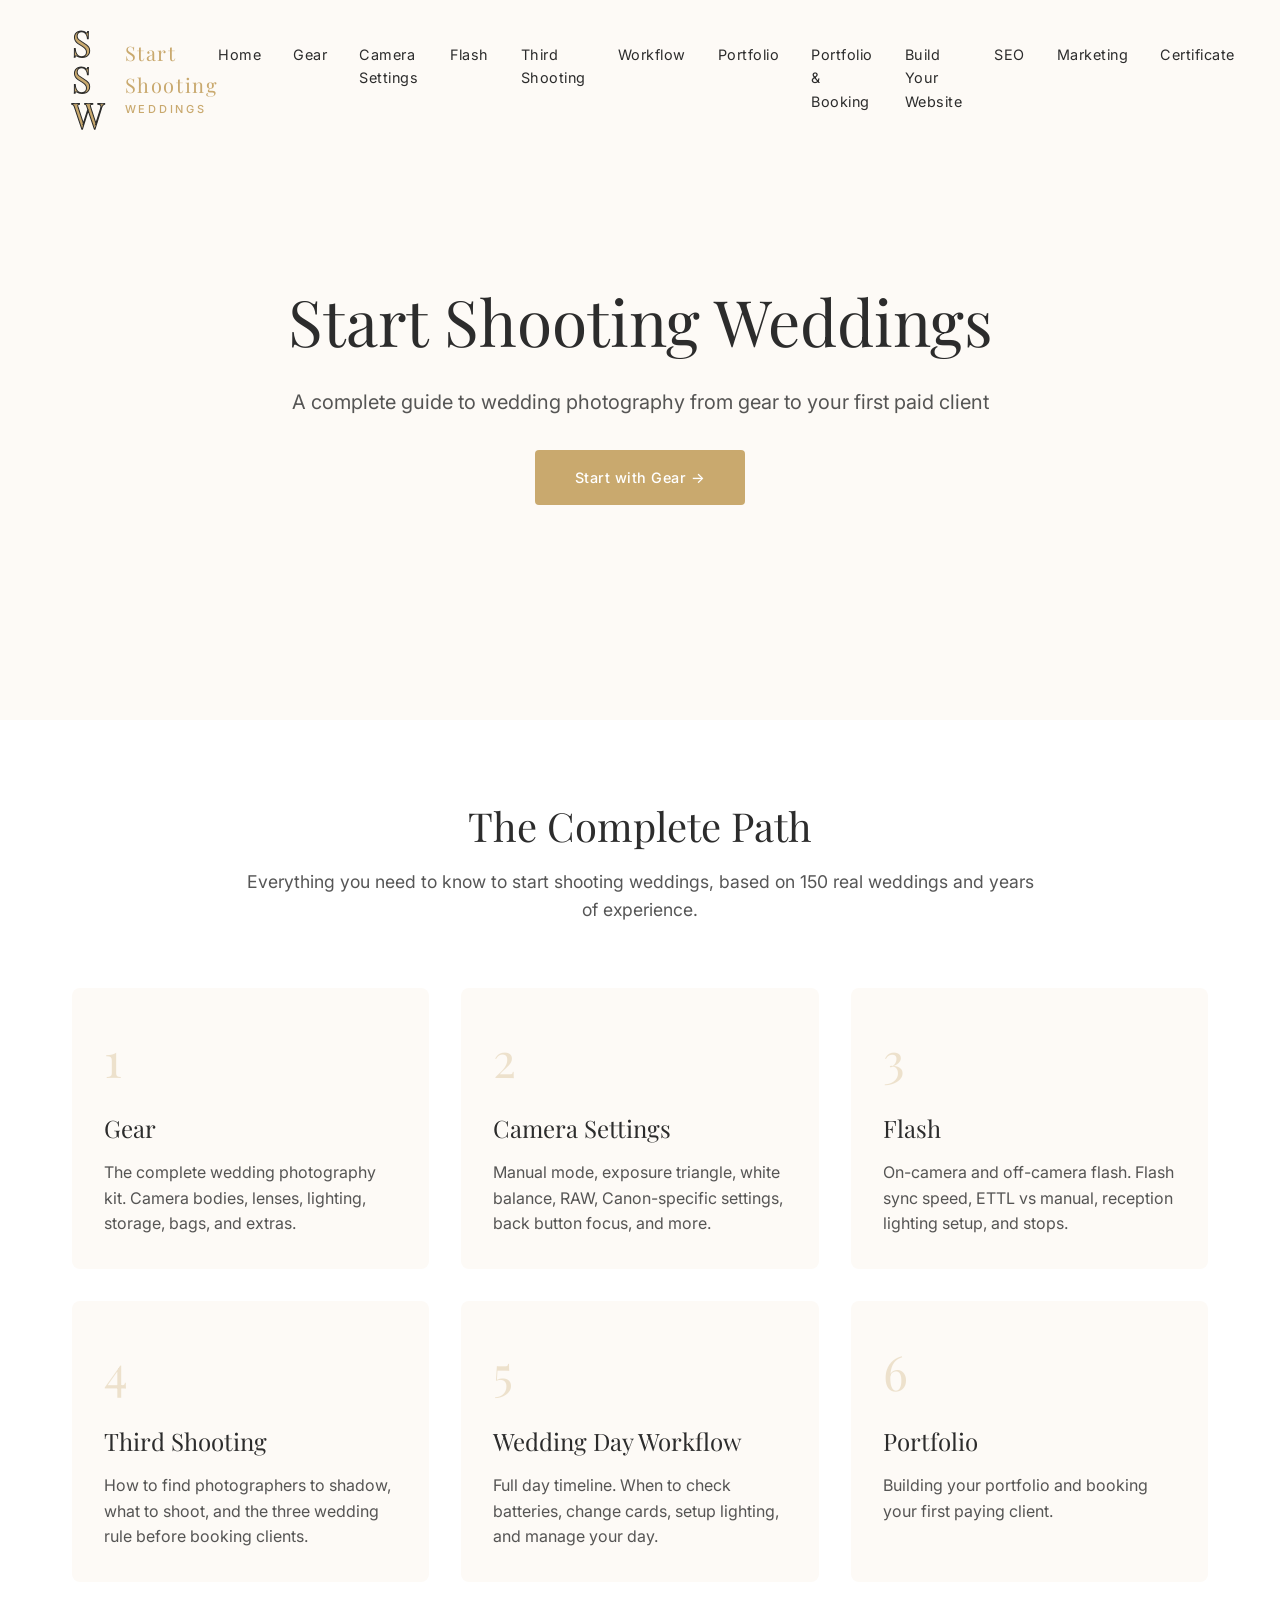
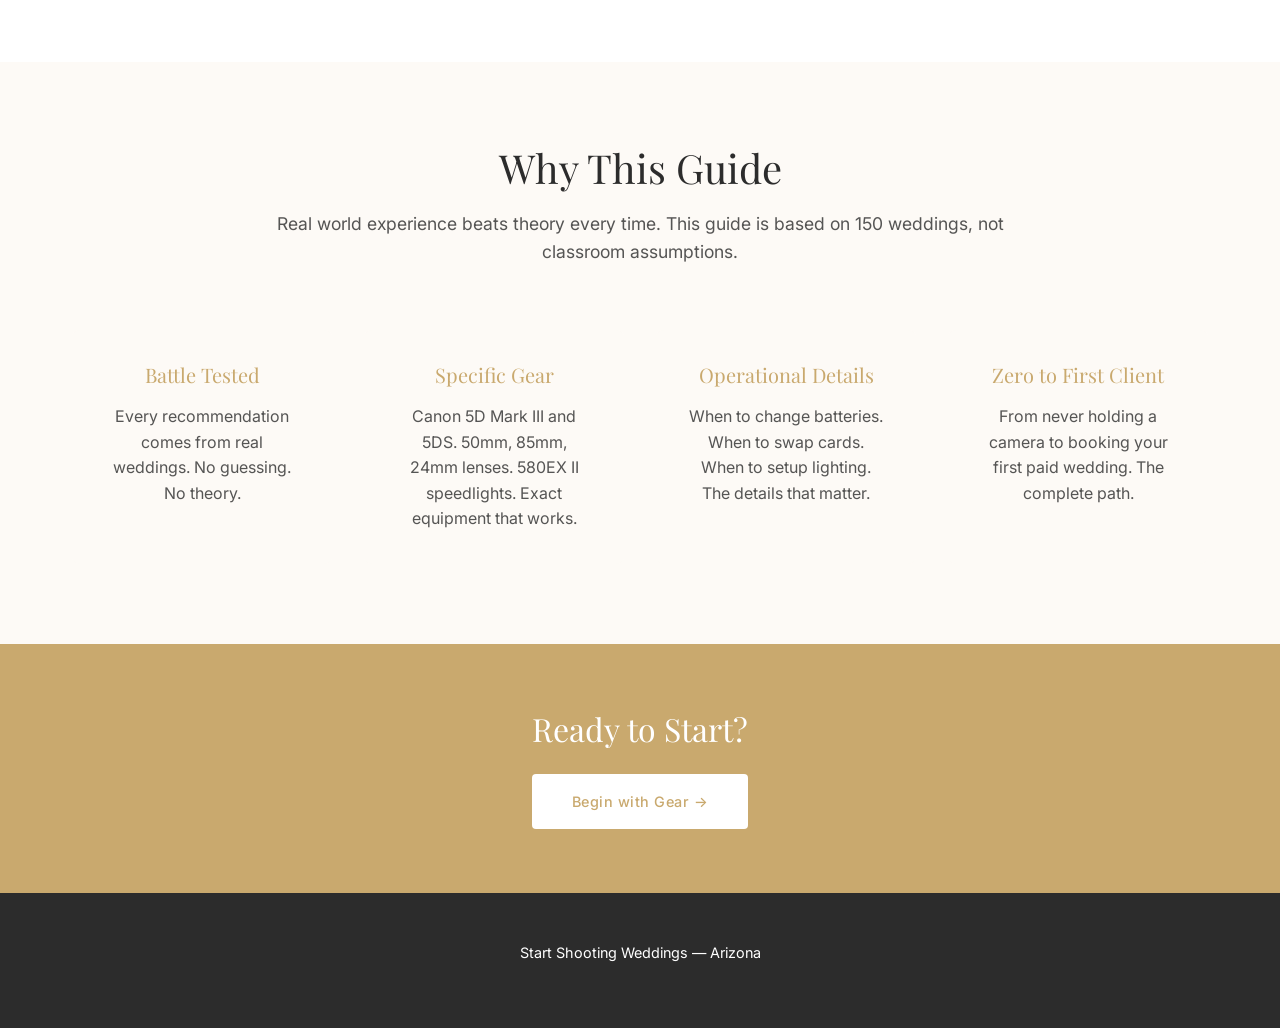
==== commit 800b51f2: "Add marketing guide and certificate page, update navigation on all pages" ====
--- a/index.html
+++ b/index.html
@@ -38,6 +38,8 @@
                 <a href="portfolio-and-booking.html">Portfolio & Booking</a>
                 <a href="build-your-website.html">Build Your Website</a>
                 <a href="seo.html">SEO</a>
+                <a href="marketing.html">Marketing</a>
+                <a href="certificate.html">Certificate</a>
             </div>
             <button class="hamburger" aria-label="Toggle menu">
                 <span></span>
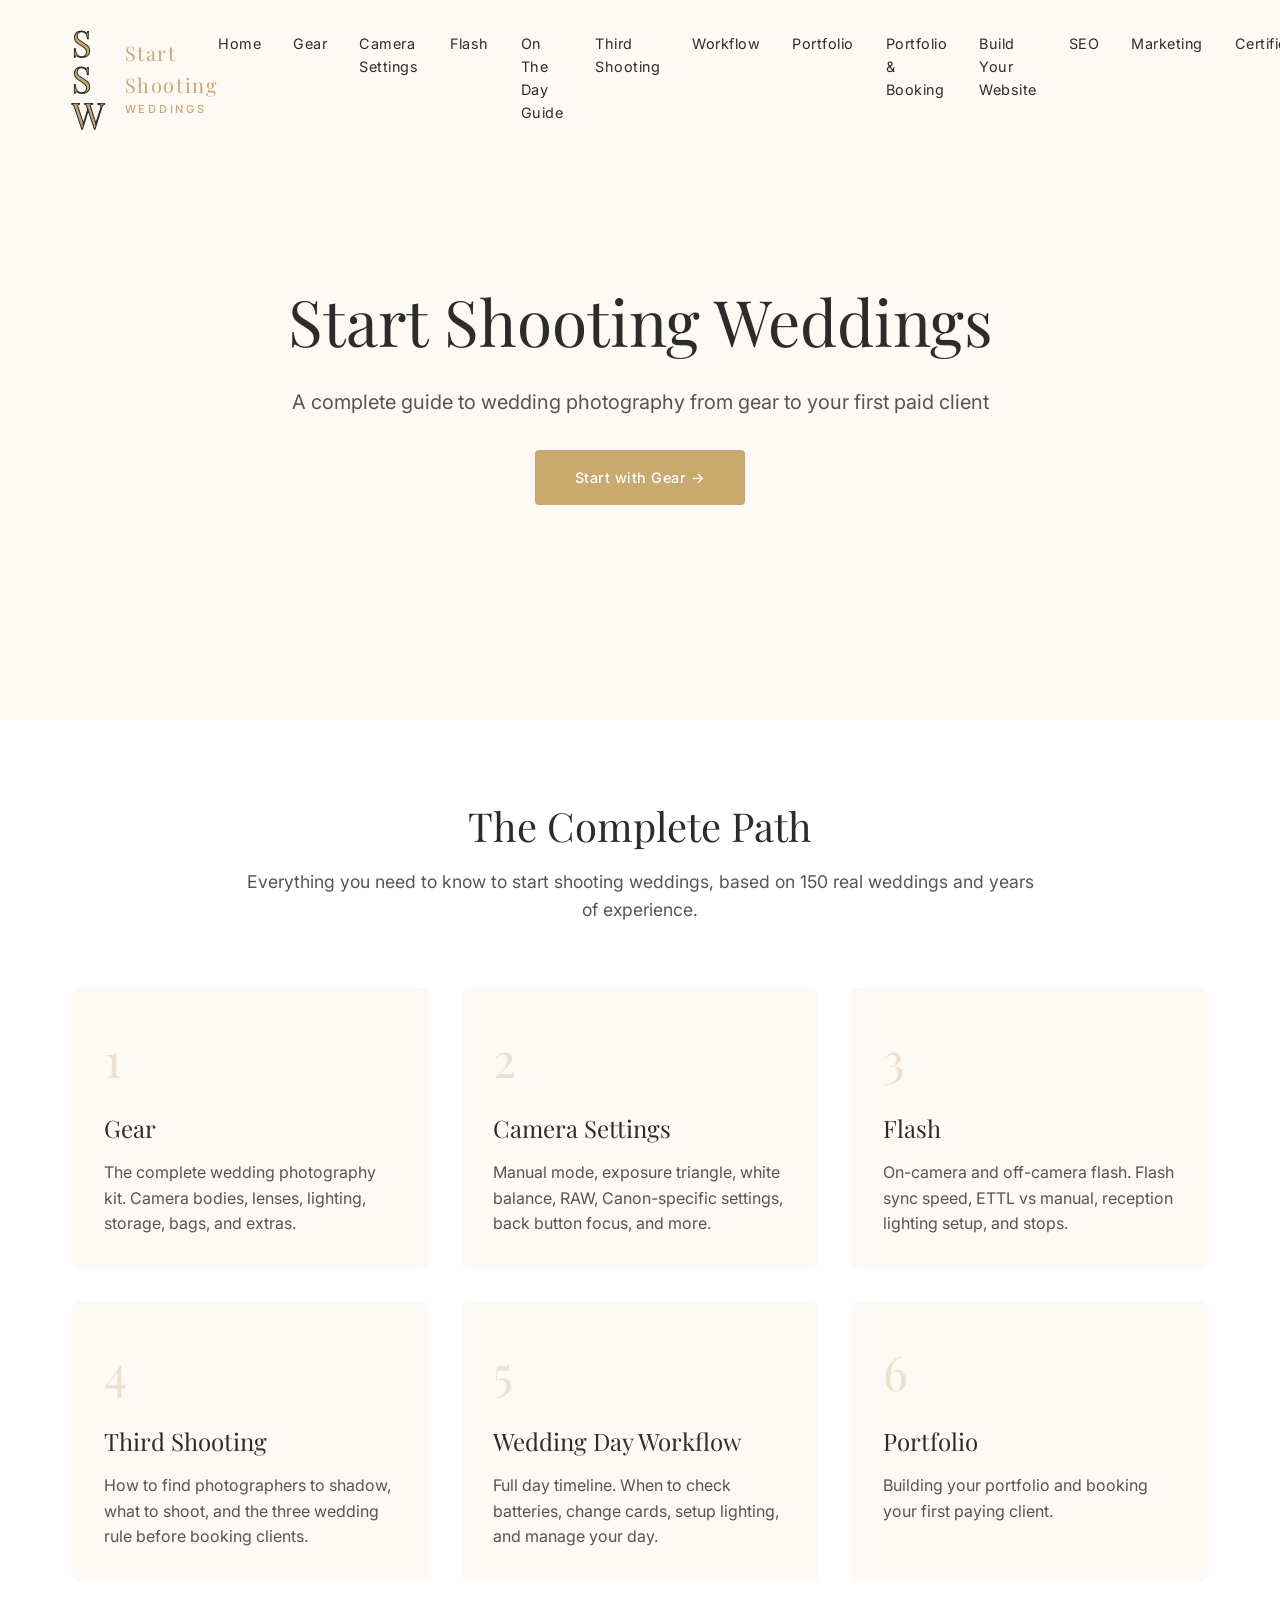
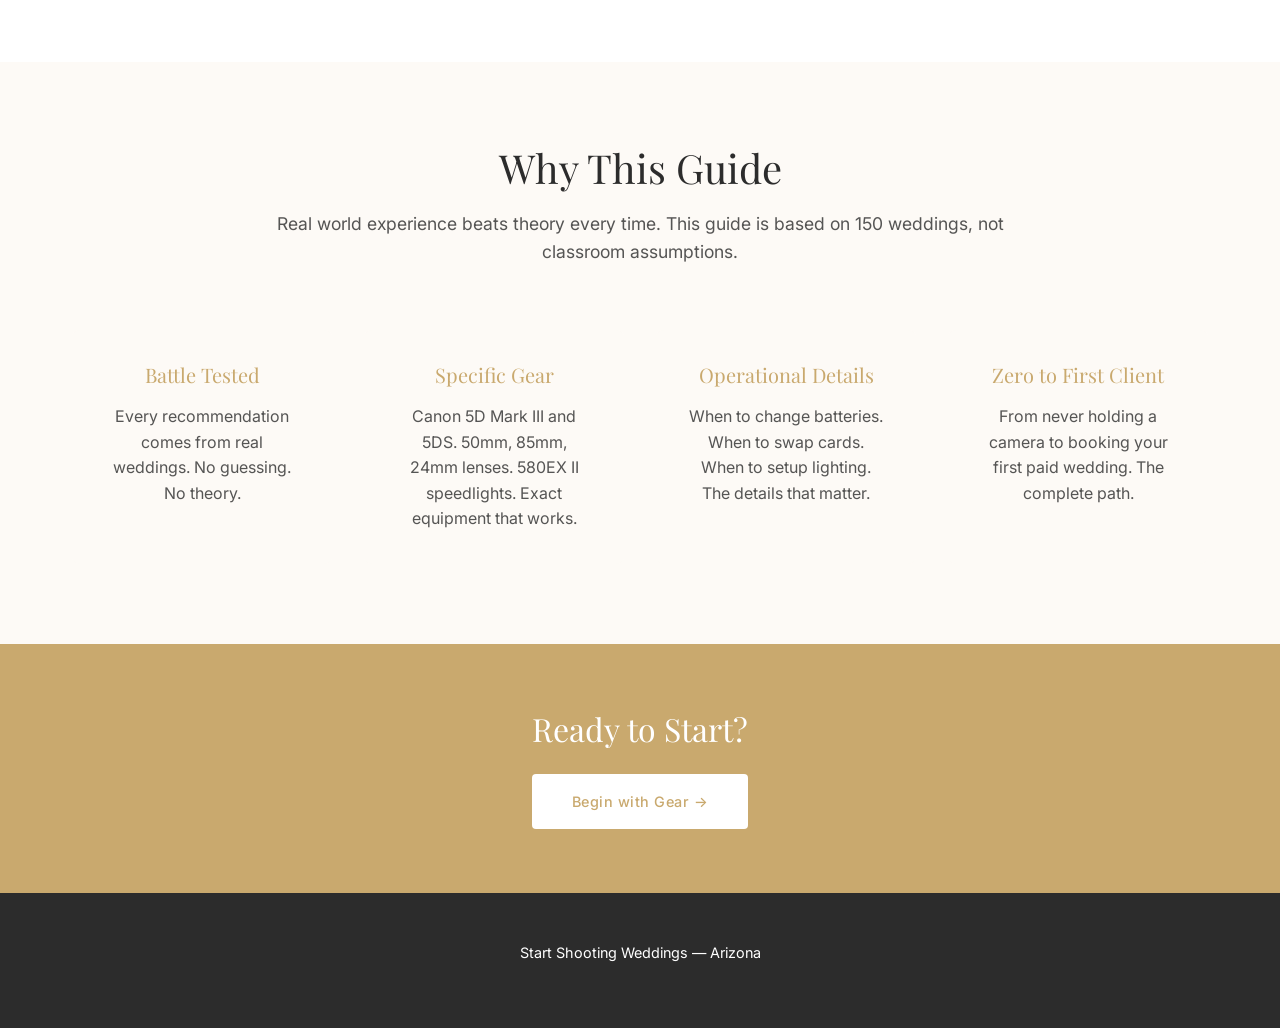
==== commit 4a93d0f6: "Add on-the-day-guide with posing, shot lists, and bridal party recommendations. Add print button for" ====
--- a/index.html
+++ b/index.html
@@ -32,6 +32,7 @@
                 <a href="gear.html">Gear</a>
                 <a href="camera-settings.html">Camera Settings</a>
                 <a href="flash.html">Flash</a>
+                <a href="on-the-day-guide.html">On The Day Guide</a>
                 <a href="third-shooting.html">Third Shooting</a>
                 <a href="wedding-day-workflow.html">Workflow</a>
                 <a href="portfolio.html">Portfolio</a>
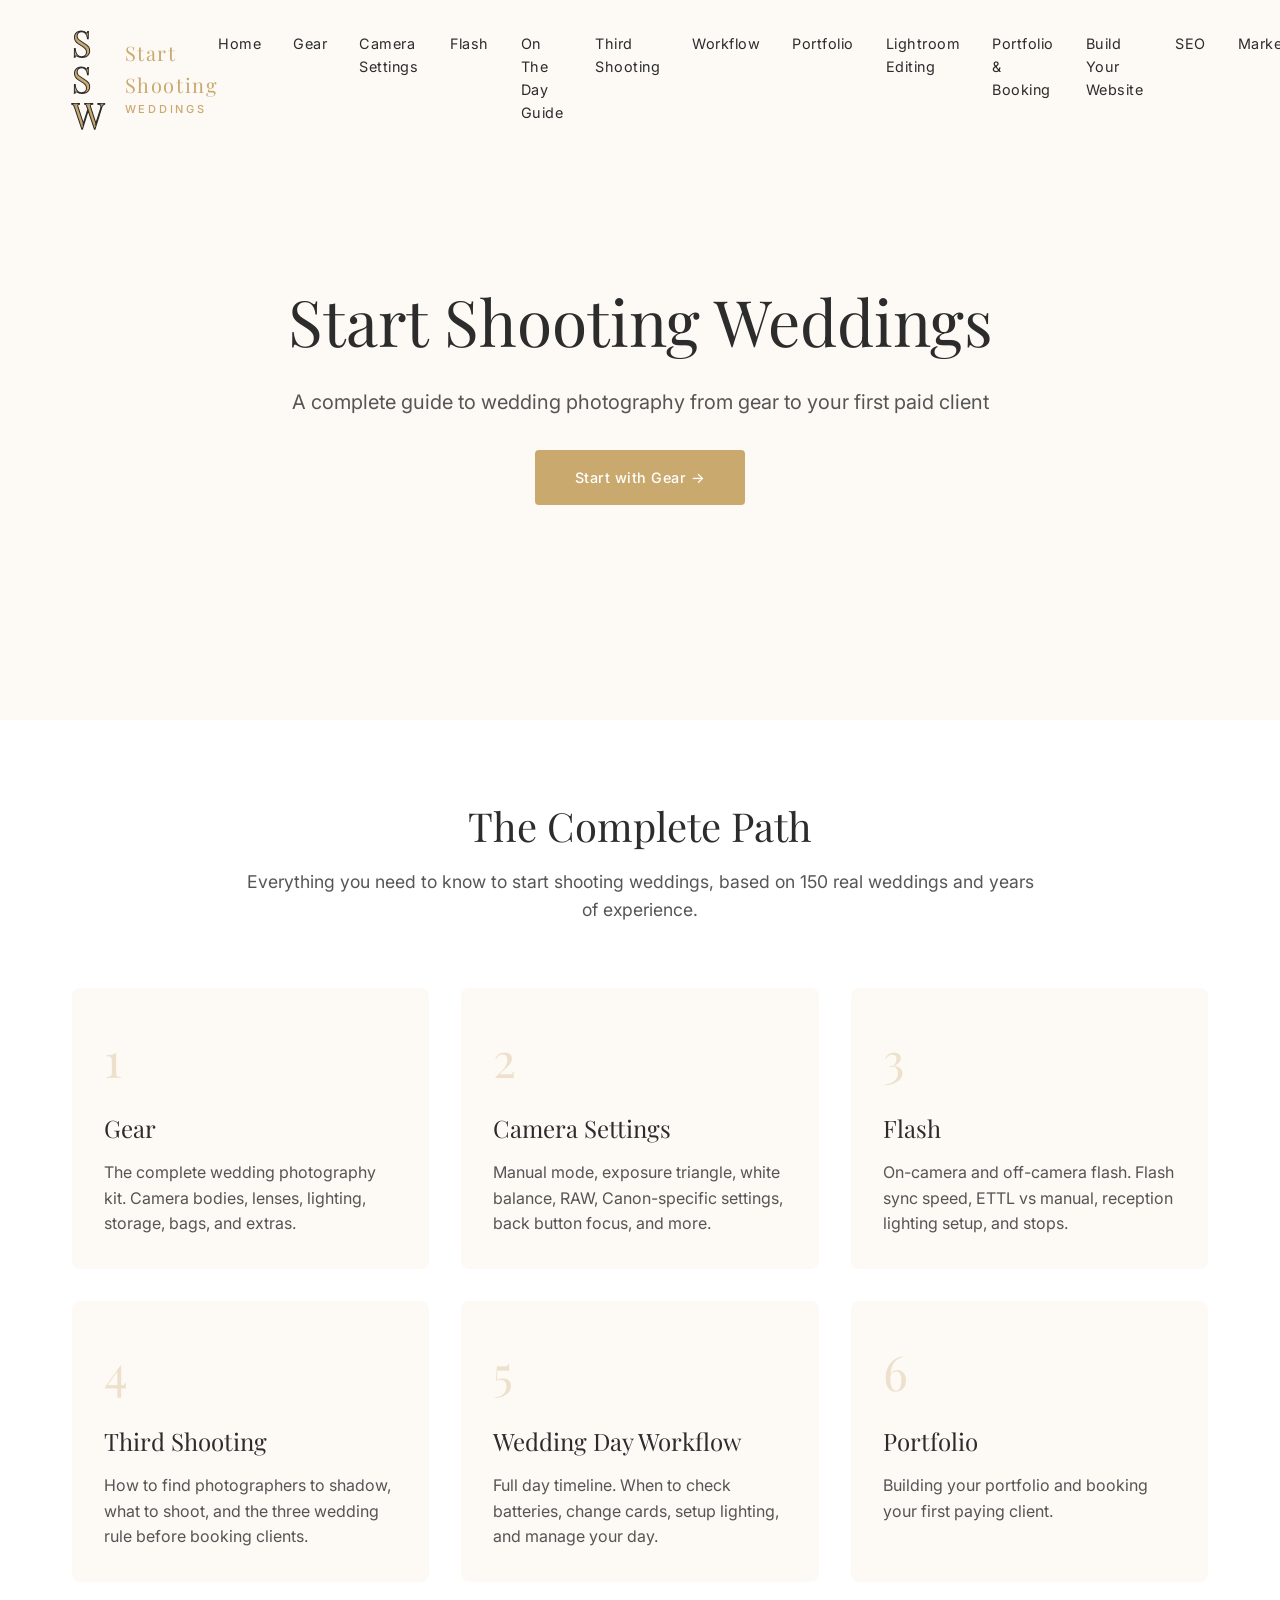
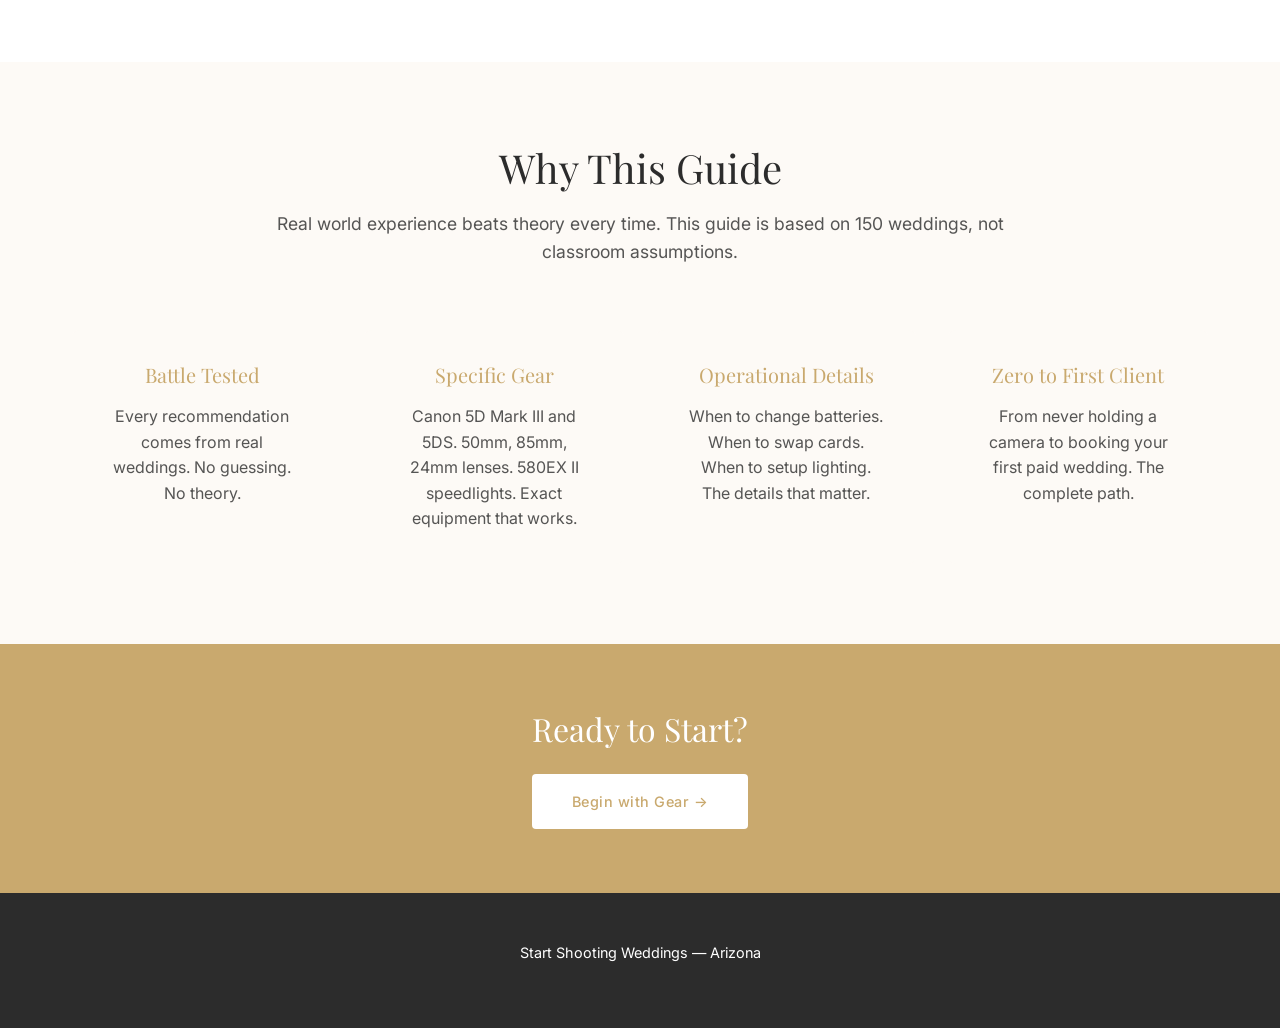
==== commit 3b114d06: "Add lightroom-editing.html with comprehensive Lightroom guide including batch editing. Update naviga" ====
--- a/index.html
+++ b/index.html
@@ -36,6 +36,7 @@
                 <a href="third-shooting.html">Third Shooting</a>
                 <a href="wedding-day-workflow.html">Workflow</a>
                 <a href="portfolio.html">Portfolio</a>
+                <a href="lightroom-editing.html">Lightroom Editing</a>
                 <a href="portfolio-and-booking.html">Portfolio & Booking</a>
                 <a href="build-your-website.html">Build Your Website</a>
                 <a href="seo.html">SEO</a>
